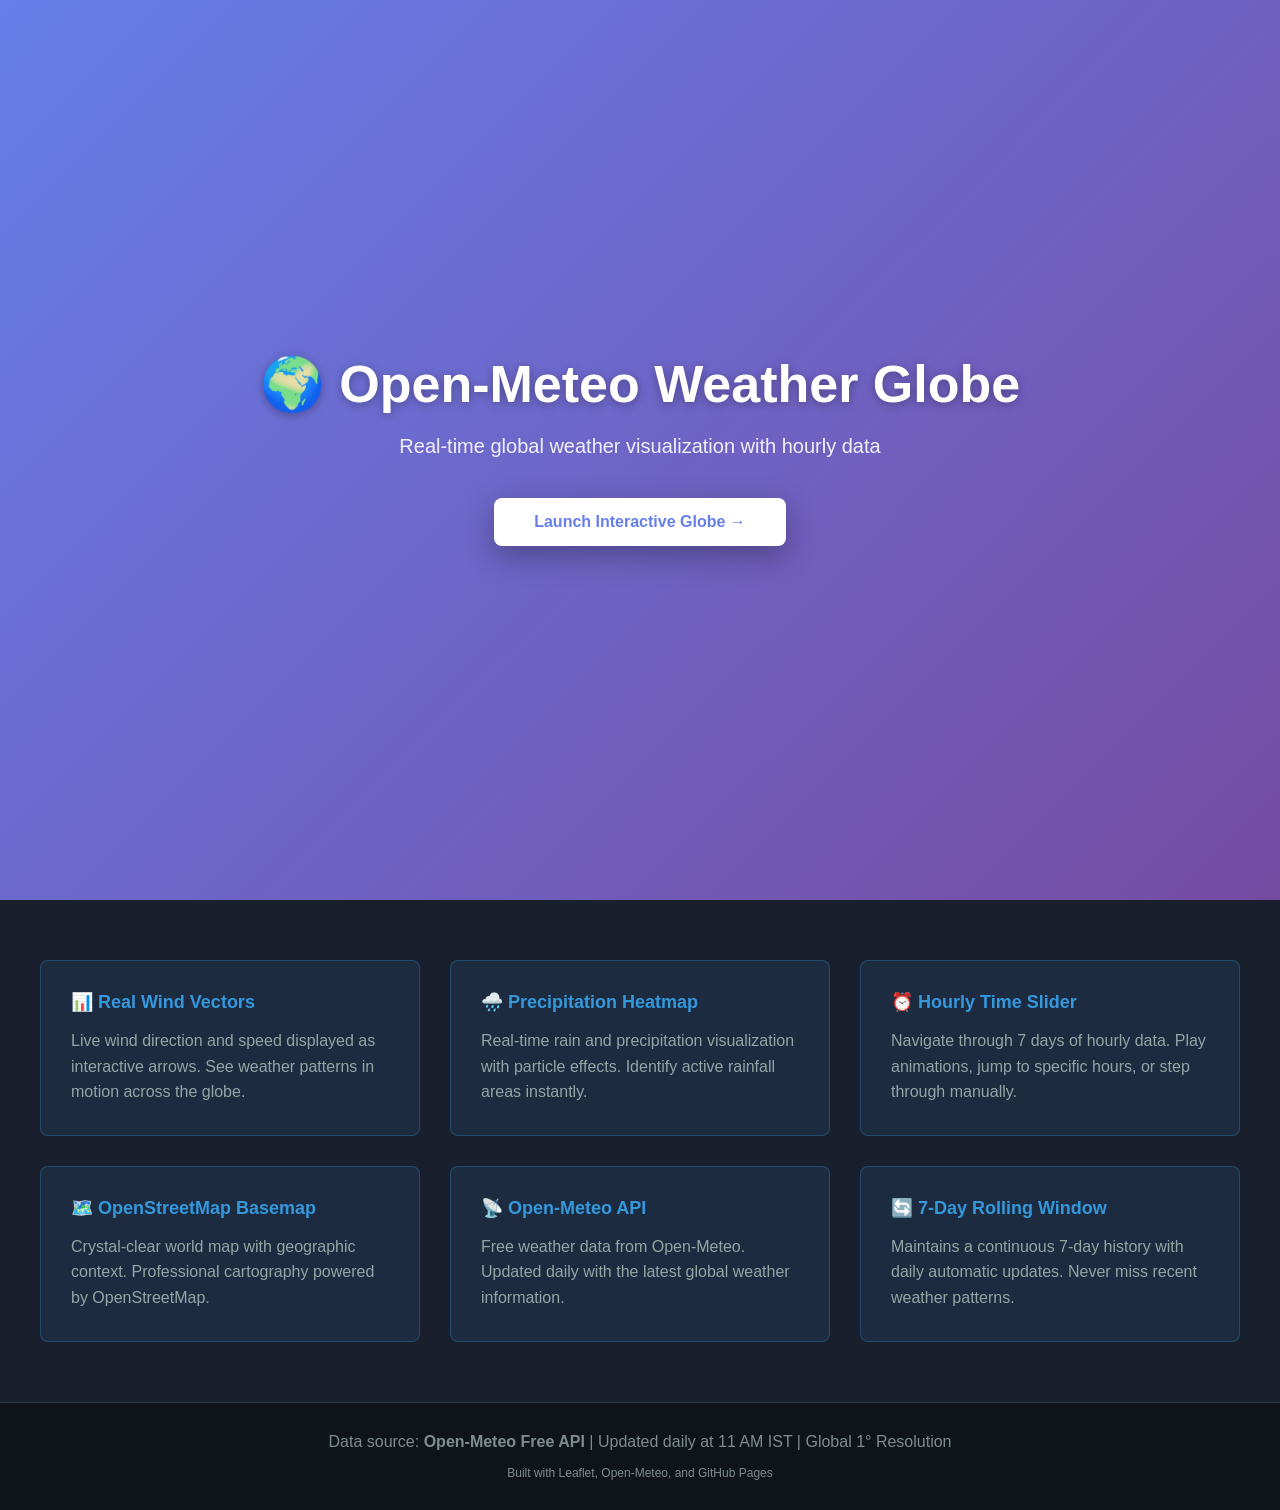
==== docs/index.html @ 5a6d072b "refactor: reorganize for GitHub Pages - move website to /docs, update paths" ====
<!DOCTYPE html>
<html lang="en">
<head>
    <meta charset="UTF-8">
    <meta name="viewport" content="width=device-width, initial-scale=1.0">
    <title>Open-Meteo Weather - Live Global Visualization</title>
    <style>
        * { margin: 0; padding: 0; box-sizing: border-box; }
        body { font-family: -apple-system, BlinkMacSystemFont, 'Segoe UI', Roboto, Oxygen, Ubuntu, sans-serif; background: #0f1419; color: #ecf0f1; }
        .hero { min-height: 100vh; background: linear-gradient(135deg, #667eea 0%, #764ba2 100%); display: flex; align-items: center; justify-content: center; text-align: center; padding: 40px 20px; }
        .hero-content h1 { font-size: 52px; font-weight: 700; margin-bottom: 20px; color: white; text-shadow: 0 2px 10px rgba(0,0,0,0.3); }
        .hero-content p { font-size: 20px; color: rgba(255,255,255,0.9); margin-bottom: 40px; }
        .cta-button { display: inline-block; padding: 15px 40px; background: white; color: #667eea; font-weight: 700; border-radius: 8px; text-decoration: none; transition: all 0.3s; box-shadow: 0 10px 30px rgba(0,0,0,0.3); }
        .cta-button:hover { transform: translateY(-3px); box-shadow: 0 15px 40px rgba(0,0,0,0.4); }
        .features { background: #1a1f2e; padding: 60px 40px; }
        .features-grid { max-width: 1200px; margin: 0 auto; display: grid; grid-template-columns: repeat(auto-fit, minmax(300px, 1fr)); gap: 30px; }
        .feature-card { background: rgba(52, 152, 219, 0.1); border: 1px solid rgba(52, 152, 219, 0.3); border-radius: 8px; padding: 30px; }
        .feature-card h3 { font-size: 18px; margin-bottom: 15px; color: #3498db; }
        .feature-card p { color: #95a5a6; line-height: 1.6; }
        .footer { text-align: center; padding: 30px; background: #0f1419; color: #7f8c8d; border-top: 1px solid #2c3e50; }
    </style>
</head>
<body>
    <section class="hero">
        <div class="hero-content">
            <h1>🌍 Open-Meteo Weather Globe</h1>
            <p>Real-time global weather visualization with hourly data</p>
            <a href="globe.html" class="cta-button">Launch Interactive Globe →</a>
        </div>
    </section>
    
    <section class="features">
        <div class="features-grid">
            <div class="feature-card">
                <h3>📊 Real Wind Vectors</h3>
                <p>Live wind direction and speed displayed as interactive arrows. See weather patterns in motion across the globe.</p>
            </div>
            
            <div class="feature-card">
                <h3>🌧️ Precipitation Heatmap</h3>
                <p>Real-time rain and precipitation visualization with particle effects. Identify active rainfall areas instantly.</p>
            </div>
            
            <div class="feature-card">
                <h3>⏰ Hourly Time Slider</h3>
                <p>Navigate through 7 days of hourly data. Play animations, jump to specific hours, or step through manually.</p>
            </div>
            
            <div class="feature-card">
                <h3>🗺️ OpenStreetMap Basemap</h3>
                <p>Crystal-clear world map with geographic context. Professional cartography powered by OpenStreetMap.</p>
            </div>
            
            <div class="feature-card">
                <h3>📡 Open-Meteo API</h3>
                <p>Free weather data from Open-Meteo. Updated daily with the latest global weather information.</p>
            </div>
            
            <div class="feature-card">
                <h3>🔄 7-Day Rolling Window</h3>
                <p>Maintains a continuous 7-day history with daily automatic updates. Never miss recent weather patterns.</p>
            </div>
        </div>
    </section>
    
    <section class="footer">
        <p>Data source: <strong>Open-Meteo Free API</strong> | Updated daily at 11 AM IST | Global 1° Resolution</p>
        <p style="margin-top: 15px; font-size: 12px;">Built with Leaflet, Open-Meteo, and GitHub Pages</p>
    </section>
</body>
</html>
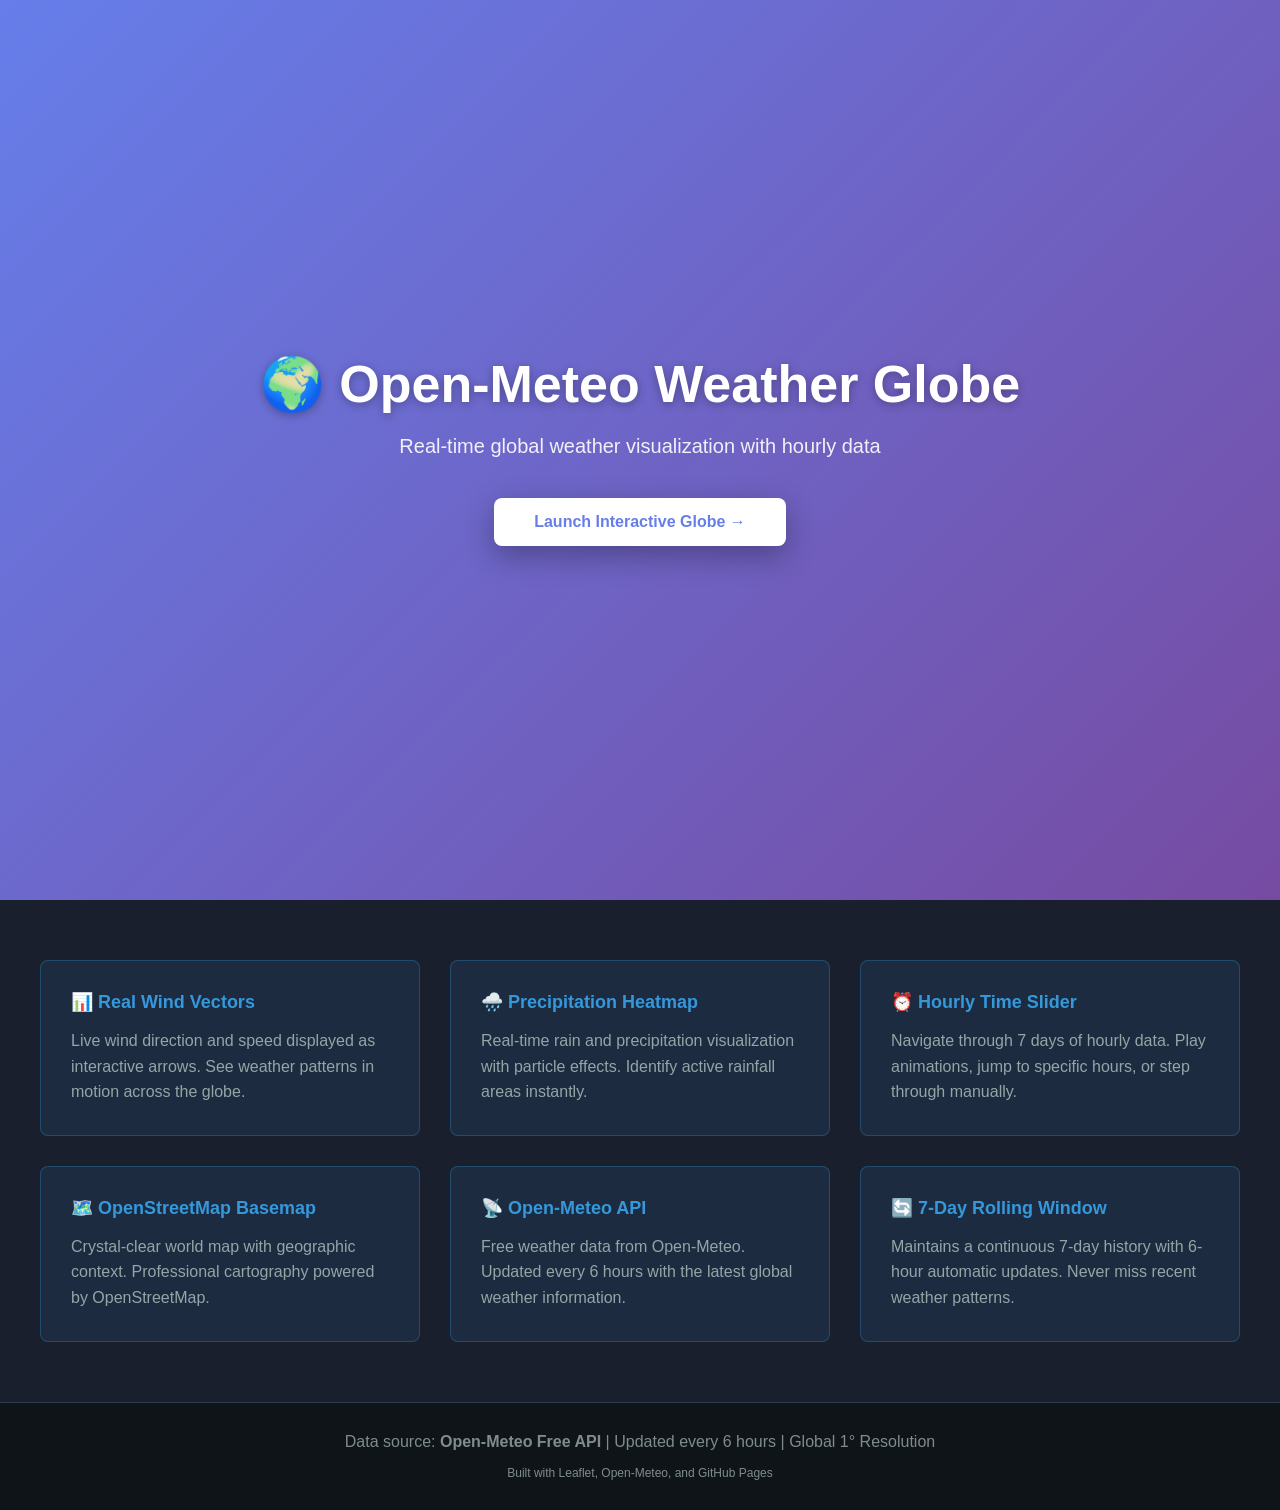
==== commit ee7d29fe: "feat: switch ingest schedule to every 6 hours" ====
--- a/docs/index.html
+++ b/docs/index.html
@@ -53,18 +53,18 @@
             
             <div class="feature-card">
                 <h3>📡 Open-Meteo API</h3>
-                <p>Free weather data from Open-Meteo. Updated daily with the latest global weather information.</p>
+                <p>Free weather data from Open-Meteo. Updated every 6 hours with the latest global weather information.</p>
             </div>
             
             <div class="feature-card">
                 <h3>🔄 7-Day Rolling Window</h3>
-                <p>Maintains a continuous 7-day history with daily automatic updates. Never miss recent weather patterns.</p>
+                <p>Maintains a continuous 7-day history with 6-hour automatic updates. Never miss recent weather patterns.</p>
             </div>
         </div>
     </section>
     
     <section class="footer">
-        <p>Data source: <strong>Open-Meteo Free API</strong> | Updated daily at 11 AM IST | Global 1° Resolution</p>
+        <p>Data source: <strong>Open-Meteo Free API</strong> | Updated every 6 hours | Global 1° Resolution</p>
         <p style="margin-top: 15px; font-size: 12px;">Built with Leaflet, Open-Meteo, and GitHub Pages</p>
     </section>
 </body>
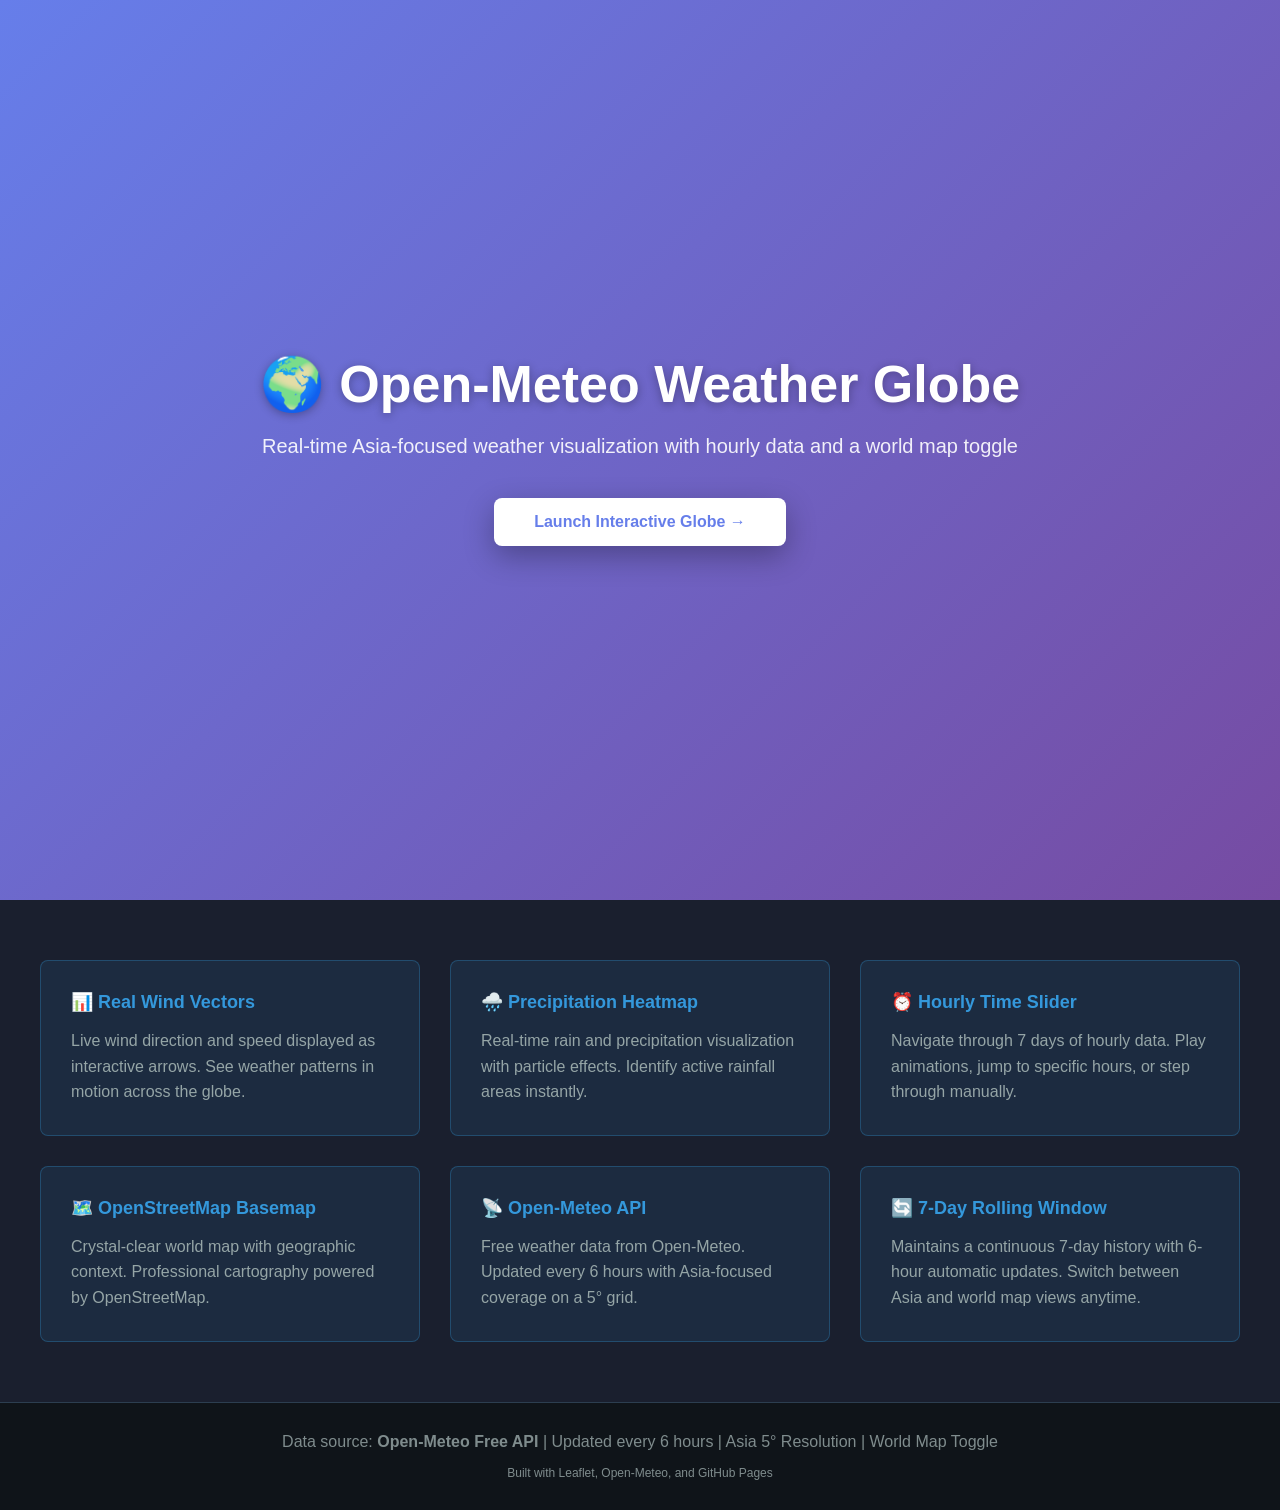
==== commit d2ab1e17: "v112" ====
--- a/docs/index.html
+++ b/docs/index.html
@@ -24,8 +24,8 @@
     <section class="hero">
         <div class="hero-content">
             <h1>🌍 Open-Meteo Weather Globe</h1>
-            <p>Real-time global weather visualization with hourly data</p>
-            <a href="globe.html" class="cta-button">Launch Interactive Globe →</a>
+            <p>Real-time Asia-focused weather visualization with hourly data and a world map toggle</p>
+            <a href="pages/globe.html" class="cta-button">Launch Interactive Globe →</a>
         </div>
     </section>
     
@@ -53,18 +53,18 @@
             
             <div class="feature-card">
                 <h3>📡 Open-Meteo API</h3>
-                <p>Free weather data from Open-Meteo. Updated every 6 hours with the latest global weather information.</p>
+                <p>Free weather data from Open-Meteo. Updated every 6 hours with Asia-focused coverage on a 5° grid.</p>
             </div>
             
             <div class="feature-card">
                 <h3>🔄 7-Day Rolling Window</h3>
-                <p>Maintains a continuous 7-day history with 6-hour automatic updates. Never miss recent weather patterns.</p>
+                <p>Maintains a continuous 7-day history with 6-hour automatic updates. Switch between Asia and world map views anytime.</p>
             </div>
         </div>
     </section>
     
     <section class="footer">
-        <p>Data source: <strong>Open-Meteo Free API</strong> | Updated every 6 hours | Global 1° Resolution</p>
+        <p>Data source: <strong>Open-Meteo Free API</strong> | Updated every 6 hours | Asia 5° Resolution | World Map Toggle</p>
         <p style="margin-top: 15px; font-size: 12px;">Built with Leaflet, Open-Meteo, and GitHub Pages</p>
     </section>
 </body>
